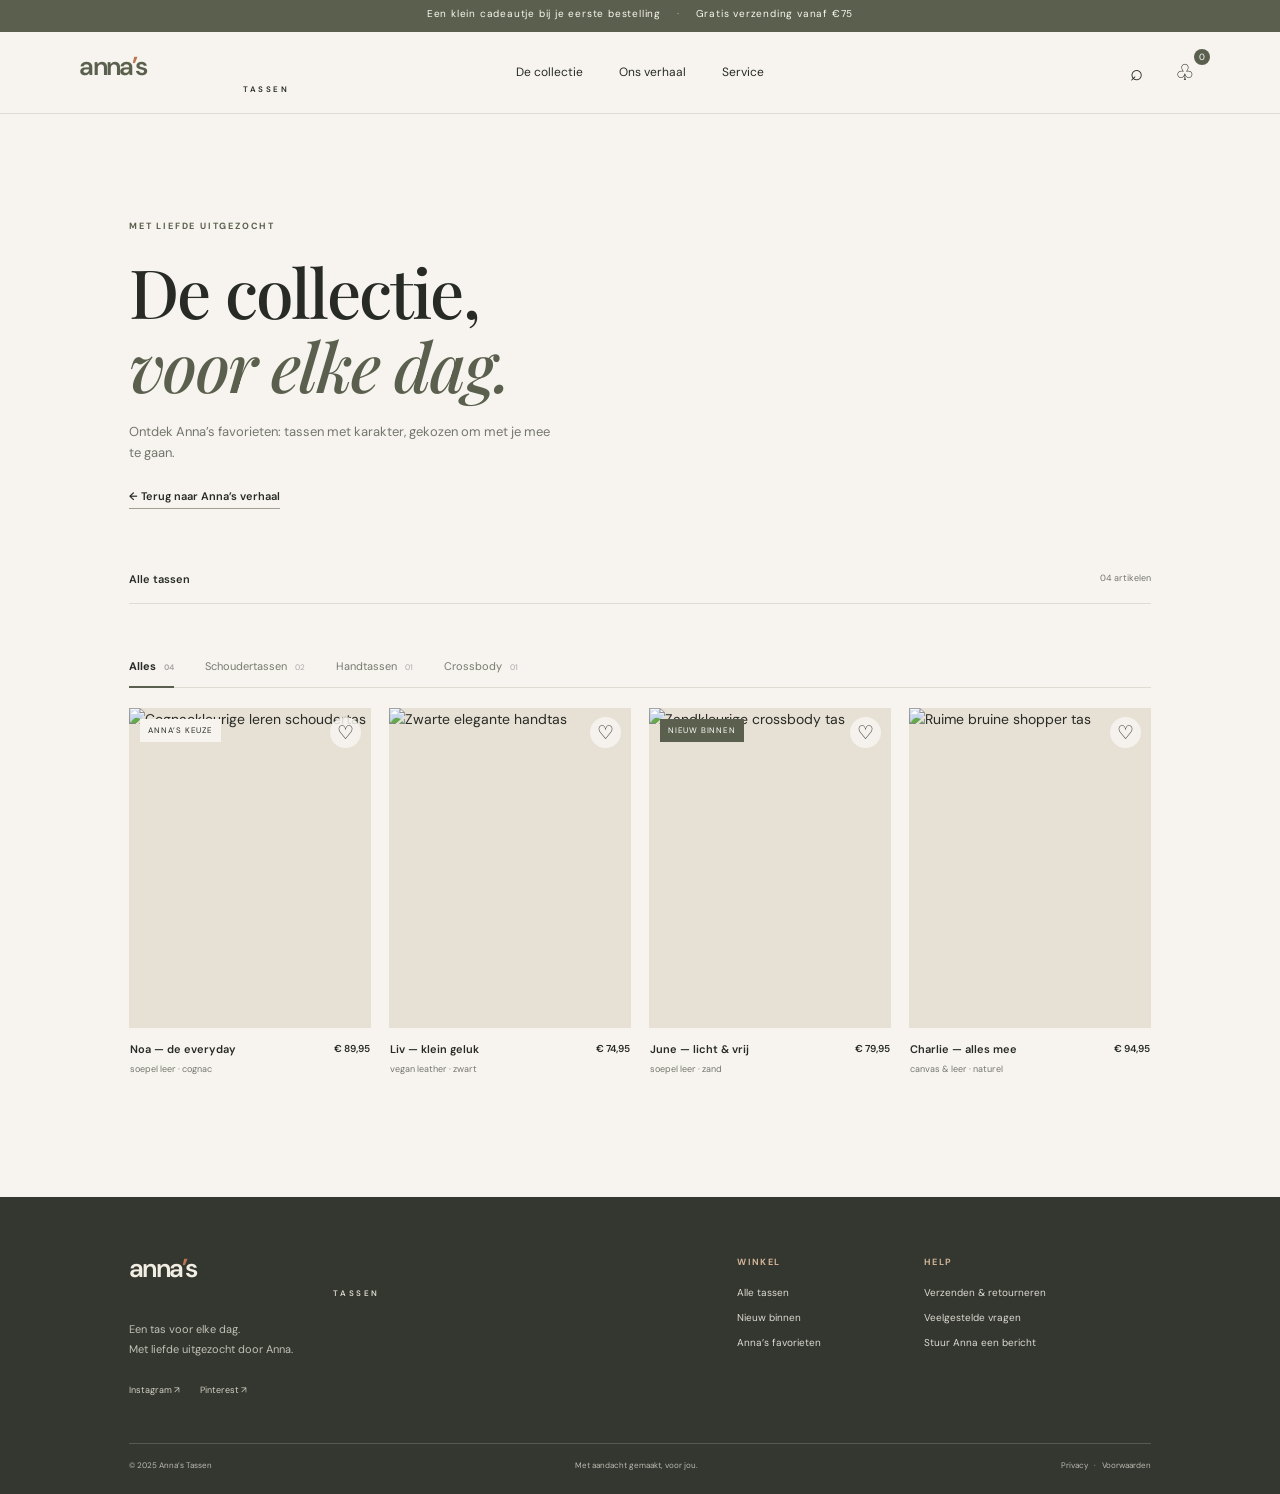
==== winkel.html @ 324e14d8 "Add files via upload" ====
<!doctype html>
<html lang="nl">
<head>
  <meta charset="utf-8"><meta name="viewport" content="width=device-width, initial-scale=1"><meta name="theme-color" content="#f7f3ed">
  <meta name="description" content="Bekijk alle tassen uit Anna’s met liefde gekozen collectie."><title>De collectie — Anna’s Tassen</title>
  <link rel="preconnect" href="https://fonts.googleapis.com"><link rel="preconnect" href="https://fonts.gstatic.com" crossorigin><link href="https://fonts.googleapis.com/css2?family=DM+Sans:wght@400;500;600;700&family=Playfair+Display:ital,wght@0,500;0,600;0,700;1,500;1,600&display=swap" rel="stylesheet"><link rel="stylesheet" href="styles.css">
</head>
<body>
  <div class="announcement">Een klein cadeautje bij je eerste bestelling <span>·</span> Gratis verzending vanaf €75</div>
  <header class="site-header"><button class="icon-button menu-toggle" aria-label="Menu openen" aria-expanded="false"><span></span><span></span></button><a class="wordmark" href="index.html">anna<span>’</span>s <i>TASSEN</i></a><nav class="desktop-nav" aria-label="Hoofdnavigatie"><a href="winkel.html">De collectie</a><a href="index.html#verhaal">Ons verhaal</a><a href="index.html#service">Service</a></nav><div class="header-actions"><button class="icon-button search-button" aria-label="Zoeken">⌕</button><button class="icon-button bag-button" aria-label="Winkelmandje">♧ <span class="bag-count">0</span></button></div></header>
  <main><section class="shop-intro section-pad"><p class="eyebrow">MET LIEFDE UITGEZOCHT</p><h1>De collectie,<br><em>voor elke dag.</em></h1><p>Ontdek Anna’s favorieten: tassen met karakter, gekozen om met je mee te gaan.</p><a class="text-link" href="index.html">← Terug naar Anna’s verhaal</a></section>
    <section class="collection section-pad shop-collection" id="collectie"><div class="shop-count"><span>Alle tassen</span><span>04 artikelen</span></div><div class="category-row"><button class="category active" data-filter="all">Alles <span>04</span></button><button class="category" data-filter="schouder">Schoudertassen <span>02</span></button><button class="category" data-filter="hand">Handtassen <span>01</span></button><button class="category" data-filter="crossbody">Crossbody <span>01</span></button></div><div class="product-grid" id="producten">
      <article class="product-card" data-type="schouder"><a href="#producten" class="product-image"><img src="https://images.unsplash.com/photo-1590874103328-eac38a683ce7?auto=format&fit=crop&w=900&q=85" alt="Cognackleurige leren schoudertas"><span class="product-tag">ANNA’S KEUZE</span><button class="favorite" aria-label="Bewaar de Noa tas">♡</button></a><div class="product-info"><div><h3>Noa — de everyday</h3><p>soepel leer · cognac</p></div><span>€ 89,95</span></div></article>
      <article class="product-card" data-type="hand"><a href="#producten" class="product-image"><img src="https://images.unsplash.com/photo-1584917865442-de89df76afd3?auto=format&fit=crop&w=900&q=85" alt="Zwarte elegante handtas"><button class="favorite" aria-label="Bewaar de Liv tas">♡</button></a><div class="product-info"><div><h3>Liv — klein geluk</h3><p>vegan leather · zwart</p></div><span>€ 74,95</span></div></article>
      <article class="product-card" data-type="crossbody"><a href="#producten" class="product-image"><img src="https://images.unsplash.com/photo-1591561954557-26941169b49e?auto=format&fit=crop&w=900&q=85" alt="Zandkleurige crossbody tas"><span class="product-tag tag-new">NIEUW BINNEN</span><button class="favorite" aria-label="Bewaar de June tas">♡</button></a><div class="product-info"><div><h3>June — licht &amp; vrij</h3><p>soepel leer · zand</p></div><span>€ 79,95</span></div></article>
      <article class="product-card" data-type="schouder"><a href="#producten" class="product-image"><img src="https://images.unsplash.com/photo-1566150905458-1bf1fc113f0d?auto=format&fit=crop&w=900&q=85" alt="Ruime bruine shopper tas"><button class="favorite" aria-label="Bewaar de Charlie tas">♡</button></a><div class="product-info"><div><h3>Charlie — alles mee</h3><p>canvas &amp; leer · naturel</p></div><span>€ 94,95</span></div></article>
    </div></section></main>
  <footer class="footer"><div class="footer-main"><a class="wordmark footer-mark" href="index.html">anna<span>’</span>s <i>TASSEN</i></a><p>Een tas voor elke dag.<br>Met liefde uitgezocht door Anna.</p><div class="socials"><a href="#">Instagram ↗</a><a href="#">Pinterest ↗</a></div></div><div class="footer-links"><div><h4>WINKEL</h4><a href="winkel.html">Alle tassen</a><a href="winkel.html">Nieuw binnen</a><a href="winkel.html">Anna’s favorieten</a></div><div><h4>HELP</h4><a href="index.html#service">Verzenden &amp; retourneren</a><a href="index.html#service">Veelgestelde vragen</a><a href="mailto:hallo@annastassen.nl">Stuur Anna een bericht</a></div></div><div class="footer-bottom"><span>© 2025 Anna’s Tassen</span><span>Met aandacht gemaakt, voor jou.</span><span>Privacy &nbsp; · &nbsp; Voorwaarden</span></div></footer>
  <div class="toast" role="status" aria-live="polite"></div><script src="script.js"></script>
</body>
</html>
---- styles.css ----
:root{--paper:#f7f4ef;--cream:#eee8de;--ink:#282b25;--muted:#74766c;--olive:#5b604e;--line:#dedbd3;--accent:#bc7653}*{box-sizing:border-box}html{scroll-behavior:smooth}body{margin:0;background:var(--paper);color:var(--ink);font:14px/1.6 'DM Sans',sans-serif}a{color:inherit;text-decoration:none}button,input{font:inherit}.announcement{height:32px;background:var(--olive);color:#fbf8f2;text-align:center;font-size:10px;letter-spacing:.08em;padding:6px}.announcement span{padding:0 12px;color:#d5bd9d}.site-header{height:82px;padding:0 6.2%;display:grid;grid-template-columns:1fr 1fr 1fr;align-items:center;border-bottom:1px solid var(--line)}.wordmark{font-size:26px;letter-spacing:-1.8px;font-weight:600;line-height:1;color:var(--olive);white-space:nowrap}.wordmark span{color:var(--accent)}.wordmark i{font-size:8px;letter-spacing:2.6px;font-style:normal;display:block;text-align:center;margin-top:6px;color:var(--ink)}.desktop-nav{display:flex;gap:36px;justify-content:center;font-size:12px}.desktop-nav a:hover,.text-link:hover{color:var(--accent)}.header-actions{display:flex;justify-content:flex-end;gap:20px}.icon-button{border:0;background:none;color:var(--ink);font-size:22px;cursor:pointer;position:relative}.bag-count{font-size:9px;background:var(--olive);color:#fff;border-radius:50%;width:16px;height:16px;display:inline-flex;align-items:center;justify-content:center;position:absolute;top:-5px;right:-9px}.menu-toggle{display:none}.hero{min-height:620px;padding:48px 10.1% 60px;display:grid;grid-template-columns:.9fr 1.1fr;gap:7%;align-items:center;position:relative}.eyebrow{font-size:9px;letter-spacing:.2em;font-weight:700;color:var(--olive);margin:0 0 22px}.hero h1,.shop-intro h1{font:500 clamp(44px,5.3vw,70px)/1.08 'Playfair Display',serif;letter-spacing:-1.8px;margin:0}.hero h1 em,.shop-intro h1 em{font-weight:500;color:var(--olive)}.hero-intro{max-width:350px;color:var(--muted);font-size:14px;line-height:1.9;margin:24px 0 27px}.button{min-height:48px;padding:0 21px;display:inline-flex;align-items:center;gap:26px;font-size:11px;font-weight:600;letter-spacing:.03em;transition:.2s}.button span{font-size:17px}.button-dark{background:var(--olive);color:white}.button-dark:hover{background:#454a3b;transform:translateY(-2px)}.button-outline{border:1px solid #9b9c91}.button-outline:hover{background:var(--olive);color:white;border-color:var(--olive)}.hero-note{display:flex;align-items:center;gap:12px;margin-top:52px;color:var(--muted);font-size:10px;line-height:1.5}.note-star{font-size:30px;color:var(--accent)}.hero-image-wrap{height:min(500px,52vw);min-height:390px;position:relative;background:#ded4c5}.hero-image{width:100%;height:100%;object-fit:cover;object-position:center 56%;display:block;filter:saturate(.8)}.image-stamp{position:absolute;right:-23px;top:28px;background:var(--paper);border-radius:50%;height:100px;width:100px;display:grid;align-content:center;text-align:center;font-size:8px;letter-spacing:.14em;line-height:1.5;transform:rotate(8deg);box-shadow:0 4px 18px #2221}.image-stamp b{font-size:17px;color:var(--accent);font-weight:400}.hero-caption{position:absolute;bottom:18px;left:18px;color:white;font:italic 15px 'Playfair Display',serif;text-shadow:0 1px 5px #0008}.hero-index{position:absolute;right:5.7%;bottom:41px;font-size:10px;letter-spacing:.13em}.hero-index span{color:var(--accent);padding:0 8px}.trust-strip{display:flex;justify-content:center;gap:5.5%;padding:21px 5%;border-block:1px solid var(--line);font-size:10px;color:#53564e}.trust-strip span{font-size:15px;color:var(--accent);vertical-align:-2px;padding-right:7px}.section-pad{padding:105px 10.1%}.section-heading{display:flex;justify-content:space-between;align-items:flex-end}.section-heading h2,.story h2,.service h2,.newsletter h2{font:500 48px/1.14 'Playfair Display',serif;letter-spacing:-1px;margin:0}.section-heading h2 em,.story h2 em,.service h2 em,.newsletter h2 em{font-weight:500;color:var(--olive)}.heading-side{max-width:270px;margin-bottom:4px}.heading-side p,.story-copy>p:not(.eyebrow){font-size:12px;color:var(--muted);line-height:1.9;margin:0 0 14px}.text-link{font-size:11px;font-weight:600;border-bottom:1px solid #9ea092;padding-bottom:5px}.text-link span{font-size:16px;margin-left:10px;color:var(--accent)}.category-row{display:flex;gap:31px;margin:54px 0 20px;border-bottom:1px solid var(--line)}.category{padding:0 0 12px;border:0;background:none;color:#77796f;font-size:11px;cursor:pointer;position:relative}.category span{font-size:8px;padding-left:5px;color:#aaa}.category.active{color:var(--ink);font-weight:700}.category.active:after{content:'';height:2px;background:var(--olive);position:absolute;bottom:-1px;left:0;right:0}.product-grid{display:grid;grid-template-columns:repeat(4,1fr);gap:18px}.product-card{min-width:0}.product-image{height:320px;display:block;position:relative;overflow:hidden;background:#e7e0d5}.product-image img{width:100%;height:100%;object-fit:cover;transition:transform .5s;filter:saturate(.8)}.product-card:hover .product-image img{transform:scale(1.035)}.product-tag{position:absolute;left:11px;top:11px;padding:5px 8px;background:var(--paper);font-size:8px;letter-spacing:.1em}.tag-new{background:var(--olive);color:white}.favorite{position:absolute;right:10px;top:9px;width:31px;height:31px;border:0;border-radius:50%;background:#f7f4efdd;font-size:19px;cursor:pointer;color:var(--ink)}.favorite.selected{color:var(--accent)}.product-info{display:flex;justify-content:space-between;gap:5px;padding:13px 1px}.product-info h3{font-size:11px;font-weight:600;margin:0}.product-info p{font-size:9px;color:var(--muted);margin:3px 0}.product-info>span{font-size:10px;font-weight:600;white-space:nowrap}.collection-bottom{display:flex;align-items:center;justify-content:space-between;margin-top:30px;color:var(--muted);font:italic 13px 'Playfair Display',serif}.story{display:grid;grid-template-columns:1fr 1fr;background:#ede8df;min-height:480px}.story-image{min-height:480px}.story-image img{width:100%;height:100%;max-height:560px;object-fit:cover;filter:saturate(.65)}.story-copy{padding:85px 15%;align-self:center}.story-copy .eyebrow{margin-bottom:18px}.story h2{margin-bottom:24px}.story-copy>p:not(.eyebrow){max-width:370px}.story-copy .text-link{display:inline-block;margin-top:14px}.signature{font:italic 24px 'Playfair Display',serif;color:var(--olive);margin-top:25px}.signature span{font-size:18px;color:var(--accent)}.service{display:grid;grid-template-columns:1fr 1fr;column-gap:10%;row-gap:0}.service-title{grid-row:span 3;align-self:center;padding-bottom:20px}.service-title h2{font-size:43px}.service-item{display:grid;grid-template-columns:35px 1fr 20px;gap:12px;padding:23px 0;border-bottom:1px solid var(--line);align-items:start}.service-number{font-size:9px;color:var(--accent)}.service-item h3{font-size:12px;margin:0 0 5px}.service-item p{font-size:10px;color:var(--muted);margin:0;line-height:1.7}.service-symbol{color:var(--olive);font-size:18px}.newsletter{background:#dfe0d5;padding:68px 13%;display:flex;justify-content:space-between;align-items:center;gap:7%}.newsletter .eyebrow{margin-bottom:14px}.newsletter h2{font-size:42px}.newsletter>div>p:last-child{color:#65685e;font-size:11px;margin:17px 0 0}.newsletter-form{width:42%;min-width:280px}.newsletter-form label{display:block;font-size:10px;margin-bottom:8px}.newsletter-form>div{display:flex;border-bottom:1px solid #85897b}.newsletter-form input{flex:1;background:transparent;border:0;outline:0;padding:11px 0;font-size:12px}.newsletter-form button{border:0;background:transparent;font-size:22px;color:var(--olive);cursor:pointer}.newsletter-form small{display:block;font-size:8px;color:#77796f;margin-top:10px}.form-message{min-height:14px;font-size:10px;color:var(--olive)}.footer{background:#33372f;color:#f4f0e8;padding:58px 10.1% 22px;display:grid;grid-template-columns:1.1fr 1fr;column-gap:15%}.footer-mark{color:#f3eee4}.footer-mark i{color:#ded9cf}.footer-main>p{font-size:11px;line-height:1.8;color:#c2c0b7;margin:23px 0}.socials{display:flex;gap:20px;font-size:9px;color:#d5d0c4}.footer-links{display:grid;grid-template-columns:1fr 1.4fr;gap:25px}.footer-links h4{font-size:9px;letter-spacing:.15em;color:#d2b397;margin:0 0 16px}.footer-links a{display:block;font-size:10px;color:#dedbd3;margin:9px 0}.footer-bottom{grid-column:1/-1;border-top:1px solid #ffffff2c;margin-top:46px;padding-top:15px;display:flex;justify-content:space-between;font-size:8px;color:#bcbab2}.toast{position:fixed;bottom:22px;left:50%;transform:translate(-50%,20px);opacity:0;pointer-events:none;background:var(--ink);color:white;padding:12px 18px;font-size:11px;transition:.25s;z-index:5}.toast.visible{opacity:1;transform:translate(-50%,0)}.shop-intro{padding-bottom:45px}.shop-intro h1{max-width:600px}.shop-intro>p:not(.eyebrow){max-width:430px;color:var(--muted);font-size:13px;margin:20px 0}.shop-collection{padding-top:20px}.shop-count{display:flex;justify-content:space-between;border-bottom:1px solid var(--line);padding:0 0 14px;font-size:11px;font-weight:600}.shop-count span+span{font-size:9px;color:var(--muted);font-weight:400}
@media(max-width:900px){.site-header{padding:0 5%}.hero{padding:42px 7%;gap:5%;min-height:560px}.hero-image-wrap{min-height:350px}.section-pad{padding:80px 7%}.product-grid{grid-template-columns:repeat(2,1fr);gap:24px 16px}.product-image{height:350px}.story-copy{padding:60px 10%}.trust-strip{gap:20px;flex-wrap:wrap}.service{padding:75px 7%;column-gap:5%}.newsletter{padding:60px 8%}.footer{padding-left:7%;padding-right:7%}}
@media(max-width:620px){.announcement{font-size:8px;letter-spacing:.02em}.site-header{height:70px;grid-template-columns:40px 1fr 70px}.menu-toggle{display:flex;flex-direction:column;gap:5px;padding:8px}.menu-toggle span{width:18px;height:1px;background:var(--ink)}.wordmark{justify-self:center;font-size:23px}.desktop-nav{display:none;position:absolute;z-index:4;top:102px;left:0;right:0;background:var(--paper);padding:22px 7%;flex-direction:column;gap:17px;border-bottom:1px solid var(--line)}.desktop-nav.open{display:flex}.header-actions{gap:10px}.search-button{display:none}.hero{display:flex;flex-direction:column;align-items:stretch;padding:43px 7% 58px;gap:28px}.hero-copy{padding:0}.hero h1{font-size:50px}.hero-intro{margin:17px 0 20px;font-size:12px}.hero-note{display:none}.hero-image-wrap{height:370px;min-height:0;margin-right:12px}.image-stamp{width:82px;height:82px;right:-12px}.hero-index{right:7%;bottom:24px}.trust-strip{padding:16px 7%;justify-content:space-between;gap:12px 8px;font-size:9px}.trust-strip>div{width:46%}.section-pad{padding:67px 7%}.section-heading{display:block}.section-heading h2,.story h2,.service h2,.newsletter h2{font-size:40px}.heading-side{margin-top:20px}.category-row{gap:22px;overflow-x:auto;white-space:nowrap;margin:36px 0 17px}.category{font-size:10px}.product-grid{gap:20px 10px}.product-image{height:230px}.product-info{display:block;padding-top:10px}.product-info>span{display:block;margin-top:4px}.product-info h3{font-size:10px}.product-info p{font-size:8px}.product-tag{font-size:7px;left:7px;top:7px}.favorite{right:6px;top:6px;width:27px;height:27px}.collection-bottom{align-items:flex-start;gap:16px;flex-direction:column}.collection-bottom .button{min-height:43px}.story{grid-template-columns:1fr}.story-image{min-height:300px;height:300px}.story-copy{padding:48px 8% 55px}.service{display:block;padding:66px 7%}.service-title{margin-bottom:24px}.service-title h2{font-size:38px}.service-item{padding:18px 0}.newsletter{display:block;padding:53px 8%}.newsletter h2{font-size:38px}.newsletter-form{width:100%;min-width:0;margin-top:28px}.footer{display:block;padding:48px 8% 18px}.footer-links{margin-top:36px;gap:13px}.footer-bottom{margin-top:36px;flex-wrap:wrap;gap:10px}.footer-bottom span:nth-child(2){order:3;width:100%}.shop-intro{padding-bottom:35px}.shop-intro h1{font-size:48px}.shop-collection{padding-top:15px}}
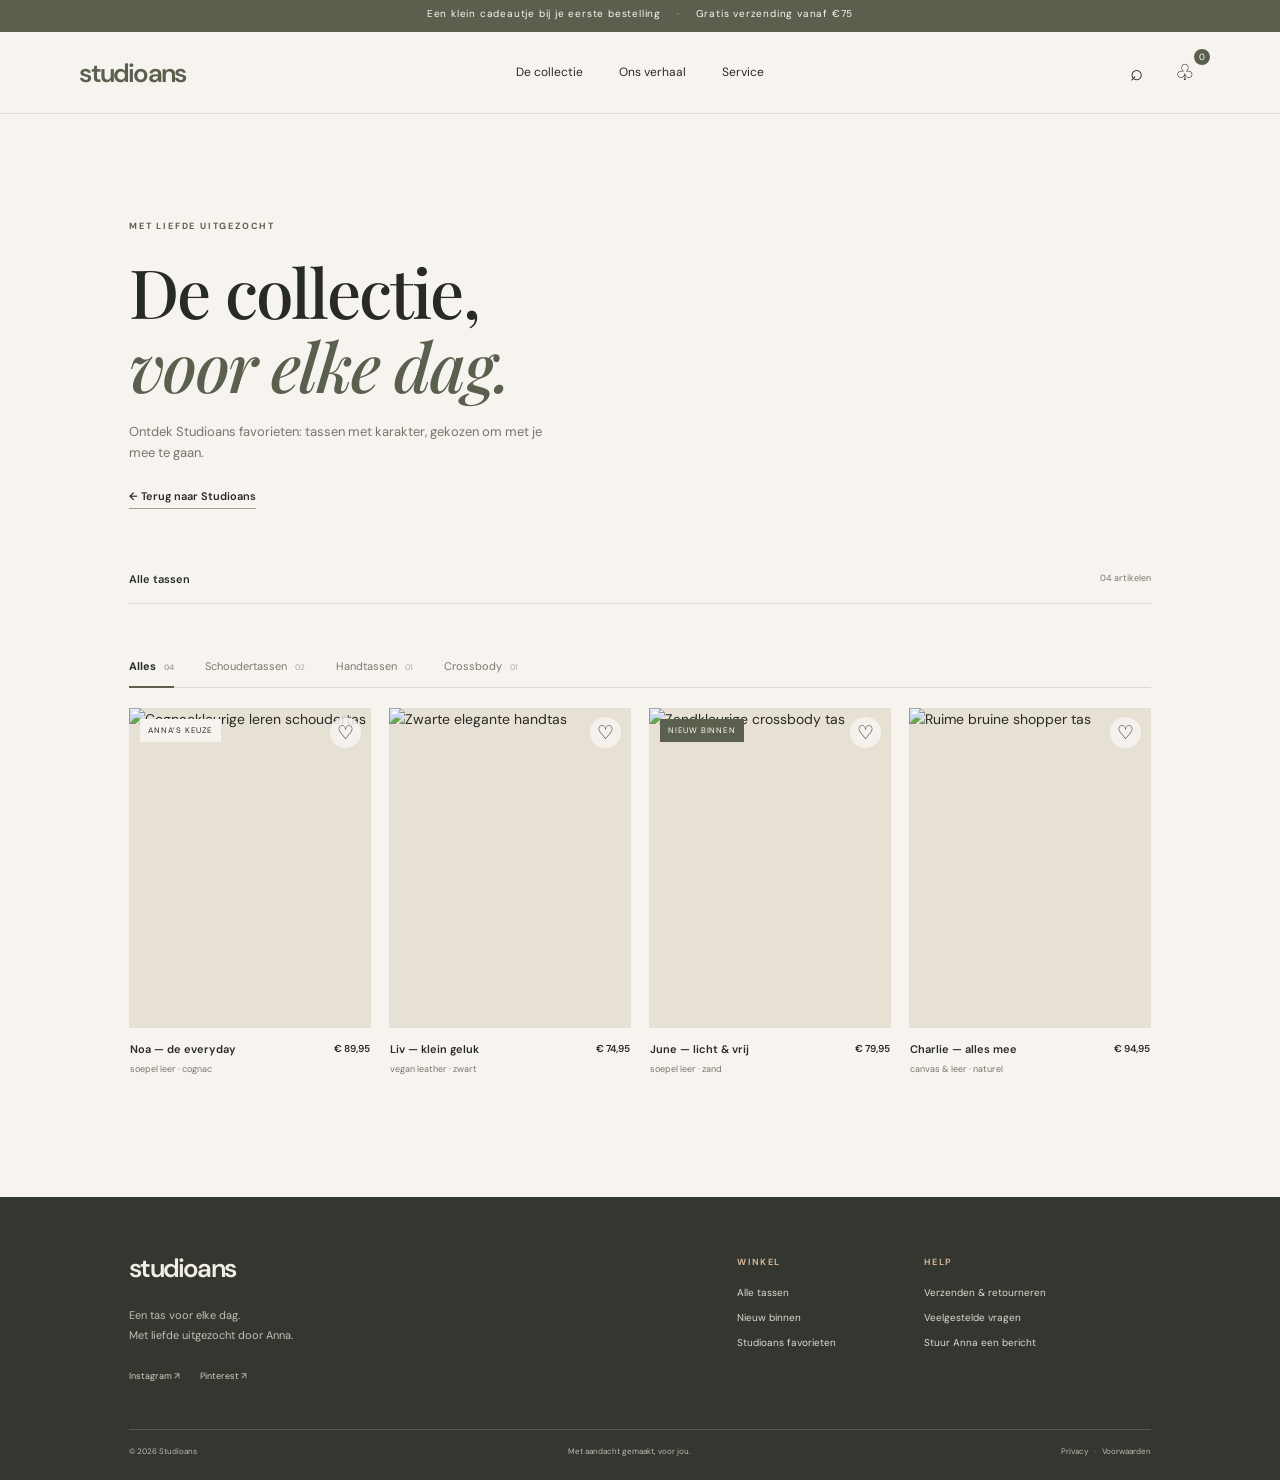
==== commit 17b2ebd4: "Update site branding to Studioans" ====
--- a/winkel.html
+++ b/winkel.html
@@ -2,20 +2,20 @@
 <html lang="nl">
 <head>
   <meta charset="utf-8"><meta name="viewport" content="width=device-width, initial-scale=1"><meta name="theme-color" content="#f7f3ed">
-  <meta name="description" content="Bekijk alle tassen uit Anna’s met liefde gekozen collectie."><title>De collectie — Anna’s Tassen</title>
-  <link rel="preconnect" href="https://fonts.googleapis.com"><link rel="preconnect" href="https://fonts.gstatic.com" crossorigin><link href="https://fonts.googleapis.com/css2?family=DM+Sans:wght@400;500;600;700&family=Playfair+Display:ital,wght@0,500;0,600;0,700;1,500;1,600&display=swap" rel="stylesheet"><link rel="stylesheet" href="styles.css">
+  <meta name="description" content="Bekijk alle tassen uit de met liefde gekozen collectie van Studioans."><title>De collectie — Studioans</title>
+  <link rel="preconnect" href="https://fonts.googleapis.com"><link rel="preconnect" href="https://fonts.gstatic.com" crossorigin><link href="https://fonts.googleapis.com/css2?family=DM+Sans:wght@400;500;600;700&family=Playfair+Display:ital,wght@0,500;0,600;0,700;1,500;1,600&display=swap" rel="stylesheet"><link rel="stylesheet" href="styles.css"><link rel="icon" href="favicon.jpg" type="image/jpeg">
 </head>
 <body>
   <div class="announcement">Een klein cadeautje bij je eerste bestelling <span>·</span> Gratis verzending vanaf €75</div>
-  <header class="site-header"><button class="icon-button menu-toggle" aria-label="Menu openen" aria-expanded="false"><span></span><span></span></button><a class="wordmark" href="index.html">anna<span>’</span>s <i>TASSEN</i></a><nav class="desktop-nav" aria-label="Hoofdnavigatie"><a href="winkel.html">De collectie</a><a href="index.html#verhaal">Ons verhaal</a><a href="index.html#service">Service</a></nav><div class="header-actions"><button class="icon-button search-button" aria-label="Zoeken">⌕</button><button class="icon-button bag-button" aria-label="Winkelmandje">♧ <span class="bag-count">0</span></button></div></header>
-  <main><section class="shop-intro section-pad"><p class="eyebrow">MET LIEFDE UITGEZOCHT</p><h1>De collectie,<br><em>voor elke dag.</em></h1><p>Ontdek Anna’s favorieten: tassen met karakter, gekozen om met je mee te gaan.</p><a class="text-link" href="index.html">← Terug naar Anna’s verhaal</a></section>
+  <header class="site-header"><button class="icon-button menu-toggle" aria-label="Menu openen" aria-expanded="false"><span></span><span></span></button><a class="wordmark" href="index.html">studioans</a><nav class="desktop-nav" aria-label="Hoofdnavigatie"><a href="winkel.html">De collectie</a><a href="index.html#verhaal">Ons verhaal</a><a href="index.html#service">Service</a></nav><div class="header-actions"><button class="icon-button search-button" aria-label="Zoeken">⌕</button><button class="icon-button bag-button" aria-label="Winkelmandje">♧ <span class="bag-count">0</span></button></div></header>
+  <main><section class="shop-intro section-pad"><p class="eyebrow">MET LIEFDE UITGEZOCHT</p><h1>De collectie,<br><em>voor elke dag.</em></h1><p>Ontdek Studioans favorieten: tassen met karakter, gekozen om met je mee te gaan.</p><a class="text-link" href="index.html">← Terug naar Studioans</a></section>
     <section class="collection section-pad shop-collection" id="collectie"><div class="shop-count"><span>Alle tassen</span><span>04 artikelen</span></div><div class="category-row"><button class="category active" data-filter="all">Alles <span>04</span></button><button class="category" data-filter="schouder">Schoudertassen <span>02</span></button><button class="category" data-filter="hand">Handtassen <span>01</span></button><button class="category" data-filter="crossbody">Crossbody <span>01</span></button></div><div class="product-grid" id="producten">
       <article class="product-card" data-type="schouder"><a href="#producten" class="product-image"><img src="https://images.unsplash.com/photo-1590874103328-eac38a683ce7?auto=format&fit=crop&w=900&q=85" alt="Cognackleurige leren schoudertas"><span class="product-tag">ANNA’S KEUZE</span><button class="favorite" aria-label="Bewaar de Noa tas">♡</button></a><div class="product-info"><div><h3>Noa — de everyday</h3><p>soepel leer · cognac</p></div><span>€ 89,95</span></div></article>
       <article class="product-card" data-type="hand"><a href="#producten" class="product-image"><img src="https://images.unsplash.com/photo-1584917865442-de89df76afd3?auto=format&fit=crop&w=900&q=85" alt="Zwarte elegante handtas"><button class="favorite" aria-label="Bewaar de Liv tas">♡</button></a><div class="product-info"><div><h3>Liv — klein geluk</h3><p>vegan leather · zwart</p></div><span>€ 74,95</span></div></article>
       <article class="product-card" data-type="crossbody"><a href="#producten" class="product-image"><img src="https://images.unsplash.com/photo-1591561954557-26941169b49e?auto=format&fit=crop&w=900&q=85" alt="Zandkleurige crossbody tas"><span class="product-tag tag-new">NIEUW BINNEN</span><button class="favorite" aria-label="Bewaar de June tas">♡</button></a><div class="product-info"><div><h3>June — licht &amp; vrij</h3><p>soepel leer · zand</p></div><span>€ 79,95</span></div></article>
       <article class="product-card" data-type="schouder"><a href="#producten" class="product-image"><img src="https://images.unsplash.com/photo-1566150905458-1bf1fc113f0d?auto=format&fit=crop&w=900&q=85" alt="Ruime bruine shopper tas"><button class="favorite" aria-label="Bewaar de Charlie tas">♡</button></a><div class="product-info"><div><h3>Charlie — alles mee</h3><p>canvas &amp; leer · naturel</p></div><span>€ 94,95</span></div></article>
     </div></section></main>
-  <footer class="footer"><div class="footer-main"><a class="wordmark footer-mark" href="index.html">anna<span>’</span>s <i>TASSEN</i></a><p>Een tas voor elke dag.<br>Met liefde uitgezocht door Anna.</p><div class="socials"><a href="#">Instagram ↗</a><a href="#">Pinterest ↗</a></div></div><div class="footer-links"><div><h4>WINKEL</h4><a href="winkel.html">Alle tassen</a><a href="winkel.html">Nieuw binnen</a><a href="winkel.html">Anna’s favorieten</a></div><div><h4>HELP</h4><a href="index.html#service">Verzenden &amp; retourneren</a><a href="index.html#service">Veelgestelde vragen</a><a href="mailto:hallo@annastassen.nl">Stuur Anna een bericht</a></div></div><div class="footer-bottom"><span>© 2025 Anna’s Tassen</span><span>Met aandacht gemaakt, voor jou.</span><span>Privacy &nbsp; · &nbsp; Voorwaarden</span></div></footer>
+  <footer class="footer"><div class="footer-main"><a class="wordmark footer-mark" href="index.html">studioans</a><p>Een tas voor elke dag.<br>Met liefde uitgezocht door Anna.</p><div class="socials"><a href="https://www.instagram.com/studioans__/" target="_blank" rel="noopener noreferrer">Instagram ↗</a><a href="#">Pinterest ↗</a></div></div><div class="footer-links"><div><h4>WINKEL</h4><a href="winkel.html">Alle tassen</a><a href="winkel.html">Nieuw binnen</a><a href="winkel.html">Studioans favorieten</a></div><div><h4>HELP</h4><a href="index.html#service">Verzenden &amp; retourneren</a><a href="index.html#service">Veelgestelde vragen</a><a href="mailto:hallo@annastassen.nl">Stuur Anna een bericht</a></div></div><div class="footer-bottom"><span>© 2026 Studioans</span><span>Met aandacht gemaakt, voor jou.</span><span>Privacy &nbsp; · &nbsp; Voorwaarden</span></div></footer>
   <div class="toast" role="status" aria-live="polite"></div><script src="script.js"></script>
 </body>
 </html>
